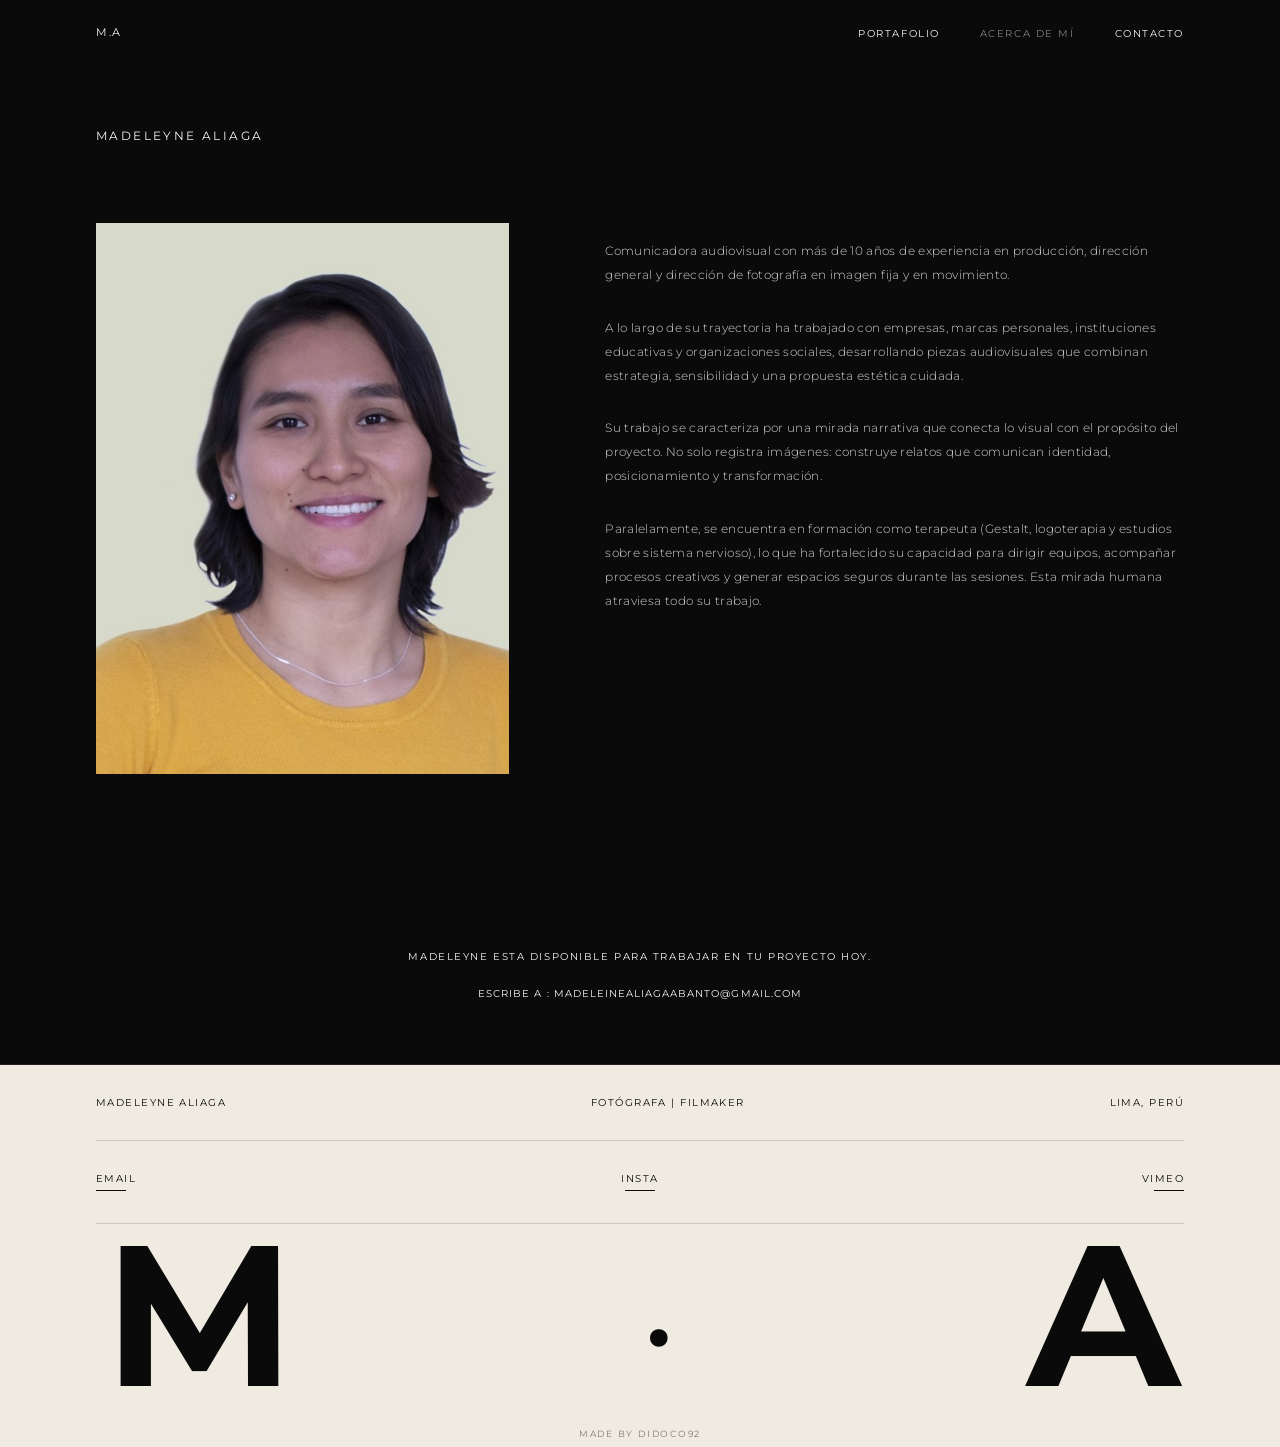
==== acerca.html @ 3b681f4a "feat: add pther subsides" ====
<!DOCTYPE html>
<html lang="es">
<head>
  <meta charset="UTF-8" />
  <meta name="viewport" content="width=device-width, initial-scale=1.0" />
  <title>Acerca de mí — Madeleyne Aliaga</title>
  <link rel="preconnect" href="https://fonts.googleapis.com" />
  <link rel="preconnect" href="https://fonts.gstatic.com" crossorigin />
  <link href="https://fonts.googleapis.com/css2?family=Cormorant+Garamond:wght@300;400;500&family=Montserrat:wght@300;400;500&display=swap" rel="stylesheet" />
  <link rel="stylesheet" href="css/styles.css" />
  <link rel="stylesheet" href="css/acerca.css" />
</head>
<body class="pagina-negra">

  <!-- NAVBAR -->
  <nav class="navbar navbar-negra" id="navbar">
    <a href="index.html" class="nav-logo">M.A</a>
    <button class="nav-toggle" id="navToggle" aria-label="Menú">
      <span></span><span></span><span></span>
    </button>
    <ul class="nav-links nav-links-negra" id="navLinks">
      <li><a href="portafolio.html">PORTAFOLIO</a></li>
      <li><a href="acerca.html" class="activo">ACERCA DE MÍ</a></li>
      <li><a href="contacto.html">CONTACTO</a></li>
    </ul>
  </nav>

  <main class="acerca-main">

    <!-- NOMBRE -->
    <div class="acerca-nombre">
      <h1>MADELEYNE ALIAGA</h1>
    </div>

    <!-- CONTENIDO: FOTO + BIO -->
    <div class="acerca-contenido">
      <div class="acerca-foto">
        <img src="img/about.jpg" alt="Madeleyne Aliaga" loading="eager" />
      </div>
      <div class="acerca-bio">
        <p>Comunicadora audiovisual con más de 10 años de experiencia en producción, dirección general y dirección de fotografía en imagen fija y en movimiento.</p>
        <p>A lo largo de su trayectoria ha trabajado con empresas, marcas personales, instituciones educativas y organizaciones sociales, desarrollando piezas audiovisuales que combinan estrategia, sensibilidad y una propuesta estética cuidada.</p>
        <p>Su trabajo se caracteriza por una mirada narrativa que conecta lo visual con el propósito del proyecto. No solo registra imágenes: construye relatos que comunican identidad, posicionamiento y transformación.</p>
        <p>Paralelamente, se encuentra en formación como terapeuta (Gestalt, logoterapia y estudios sobre sistema nervioso), lo que ha fortalecido su capacidad para dirigir equipos, acompañar procesos creativos y generar espacios seguros durante las sesiones. Esta mirada humana atraviesa todo su trabajo.</p>
      </div>
    </div>

  </main>

  <!-- FOOTER -->
  <footer class="footer">
    <div class="footer-top">
      <p class="footer-disponible">MADELEYNE ESTA DISPONIBLE PARA TRABAJAR EN TU PROYECTO HOY.</p>
      <p class="footer-escribe">ESCRIBE A : <a href="mailto:madeleinealiagaabanto@gmail.com">MADELEINEALIAGAABANTO@GMAIL.COM</a></p>
    </div>
    <div class="footer-bottom">
      <div class="footer-info">
        <span>MADELEYNE ALIAGA</span>
        <span>FOTÓGRAFA | FILMAKER</span>
        <span>LIMA, PERÚ</span>
      </div>
      <div class="footer-links">
        <a href="mailto:madeleinealiagaabanto@gmail.com" class="footer-link">EMAIL<span class="footer-link-linea"></span></a>
        <a href="https://www.instagram.com/madeleynealiaga31" target="_blank" rel="noopener" class="footer-link">INSTA<span class="footer-link-linea"></span></a>
        <a href="https://vimeo.com/madeleynealiaga" target="_blank" rel="noopener" class="footer-link">VIMEO<span class="footer-link-linea"></span></a>
      </div>
      <div class="footer-iniciales">
        <span class="inicial">M</span>
        <span class="inicial-punto">.</span>
        <span class="inicial">A</span>
      </div>
      <div class="footer-madeby"><span>MADE BY DIDOCO92</span></div>
    </div>
  </footer>

  <script src="js/main.js"></script>
</body>
</html>
---- css/styles.css ----
/* =============================================
   VARIABLES
   ============================================= */
:root {
  --crema: #F0EBE0;
  --negro: #0a0a0a;
  --gris-footer: #6B6B5E;
  --texto-claro: #f5f5f5;
  --font-titulo: 'Cormorant Garamond', serif;
  --font-cuerpo: 'Montserrat', sans-serif;
  --transicion: 0.35s ease;
}

/* =============================================
   RESET Y BASE
   ============================================= */
*, *::before, *::after { box-sizing: border-box; margin: 0; padding: 0; }

html { scroll-behavior: smooth; font-size: 16px; }

body {
  font-family: var(--font-cuerpo);
  background-color: var(--crema);
  color: var(--negro);
  overflow-x: hidden;
}

img { display: block; width: 100%; height: 100%; object-fit: cover; }
a { text-decoration: none; color: inherit; }
ul { list-style: none; }
button { border: none; background: none; font-family: var(--font-cuerpo); }

/* =============================================
   NAVBAR
   ============================================= */
.navbar {
  position: relative;
  z-index: 1000;
  display: flex;
  align-items: center;
  justify-content: space-between;
  padding: 1.4rem 6rem;
  background: var(--crema);
}

.navbar.scrolled {
  background: var(--crema);
  padding: 1rem 6rem;
}

.nav-logo {
  font-family: var(--font-cuerpo);
  font-size: 0.7rem;
  font-weight: 400;
  letter-spacing: 0.15em;
  color: var(--negro);
  transition: opacity var(--transicion);
}

.nav-logo:hover { opacity: 0.6; }

.nav-links {
  display: flex;
  gap: 2.5rem;
  align-items: center;
}

.nav-links a {
  font-size: 0.65rem;
  font-weight: 400;
  letter-spacing: 0.15em;
  color: var(--negro);
  position: relative;
  transition: opacity var(--transicion);
}

.nav-links a::after {
  content: '';
  position: absolute;
  bottom: -3px; left: 0;
  width: 0; height: 1px;
  background: var(--negro);
  transition: width var(--transicion);
}

.nav-links a:hover::after { width: 100%; }
.nav-links a:hover { opacity: 0.7; }

.nav-toggle {
  display: none;
  flex-direction: column;
  gap: 5px;
  padding: 4px;
}

.nav-toggle span {
  display: block;
  width: 22px; height: 1px;
  background: var(--negro);
  transition: transform var(--transicion), opacity var(--transicion);
}

.nav-toggle.abierto span:nth-child(1) { transform: translateY(6px) rotate(45deg); }
.nav-toggle.abierto span:nth-child(2) { opacity: 0; }
.nav-toggle.abierto span:nth-child(3) { transform: translateY(-6px) rotate(-45deg); }

/* =============================================
   HERO — VIDEO VIMEO
   ============================================= */
.hero {
  width: 100%;
  padding: 0 6rem 3rem;
  background: var(--crema);
}

.video-wrapper {
  position: relative;
  width: 100%;
  aspect-ratio: 16 / 9;
  overflow: hidden;
  background: var(--negro);
}

.video-wrapper iframe {
  width: 100%; height: 100%;
  border: none;
  pointer-events: none;
}

/* Botón mute/unmute */
.btn-mute {
  position: absolute;
  bottom: 1.2rem;
  right: 1.2rem;
  z-index: 10;
  width: 42px; height: 42px;
  border-radius: 50%;
  background: rgba(255,255,255,0.15);
  backdrop-filter: blur(6px);
  border: 1px solid rgba(255,255,255,0.3);
  display: flex;
  align-items: center;
  justify-content: center;
  color: white;
  transition: background var(--transicion), transform var(--transicion);
  cursor: none;
}

.btn-mute:hover {
  background: rgba(255,255,255,0.3);
  transform: scale(1.08);
}

.btn-mute svg { display: block; }

/* =============================================
   CATEGORÍAS
   ============================================= */
.categorias {
  display: grid;
  grid-template-columns: repeat(3, 1fr);
  padding: 4rem 6rem 3rem;
  max-width: 1200px;
  margin: 0 auto;
  gap: 1rem;
  background: var(--crema);
}

.categoria-item {
  display: flex;
  flex-direction: column;
  align-items: center;
  gap: 0.6rem;
  padding: 1rem;
  transition: opacity var(--transicion);
  position: relative;
}

.categoria-item:hover { opacity: 0.6; }

.categoria-titulo {
  font-size: 0.65rem;
  font-weight: 500;
  letter-spacing: 0.18em;
  color: var(--negro);
  text-align: center;
}

.categoria-linea {
  display: block;
  width: 40px; height: 1px;
  background: var(--negro);
}

.categoria-punto {
  font-size: 1.2rem;
  line-height: 1;
  margin-top: -0.3rem;
}

/* =============================================
   GALERÍA ROTATIVA
   ============================================= */
.galeria {
  padding: 0 6rem 4rem;
  max-width: 1200px;
  margin: 0 auto;
  background: var(--crema);
  position: relative;
}

.galeria-track { position: relative; }

.galeria-grupo {
  display: grid;
  grid-template-columns: repeat(3, 1fr);
  gap: 4px;
  opacity: 0;
  position: absolute;
  top: 0; left: 0;
  width: 100%;
  transition: opacity 0.8s ease;
  pointer-events: none;
}

.galeria-grupo.activo {
  opacity: 1;
  position: relative;
  pointer-events: all;
}

.galeria-foto {
  aspect-ratio: 3 / 4;
  overflow: hidden;
}

.galeria-foto img {
  transition: transform 0.6s ease;
}

.galeria-foto:hover img { transform: scale(1.04); }

.galeria-dots {
  display: flex;
  justify-content: center;
  gap: 8px;
  margin-top: 1.2rem;
}

.dot {
  width: 6px; height: 6px;
  border-radius: 50%;
  background: rgba(10,10,10,0.25);
  cursor: pointer;
  transition: background var(--transicion);
}

.dot.activo { background: var(--negro); }

/* =============================================
   + 21 PROYECTOS
   ============================================= */
.proyectos {
  padding: 2rem 6rem 4rem;
  max-width: 1200px;
  margin: 0 auto;
  background: var(--crema);
  text-align: center;
}

.proyectos-toggle {
  font-family: var(--font-cuerpo);
  font-size: 0.7rem;
  font-weight: 400;
  letter-spacing: 0.15em;
  color: var(--negro);
  display: inline-flex;
  align-items: center;
  gap: 0.5rem;
  padding: 0.5rem 0;
  border-bottom: 1px solid transparent;
  transition: border-color var(--transicion), opacity var(--transicion);
}

.proyectos-toggle:hover { opacity: 0.6; }

.proyectos-flecha {
  display: inline-block;
  transition: transform var(--transicion);
  font-size: 0.9rem;
}

.proyectos-toggle[aria-expanded="true"] .proyectos-flecha {
  transform: rotate(180deg);
}

.clientes-grid {
  display: grid;
  grid-template-columns: repeat(4, 1fr);
  gap: 2rem 3rem;
  align-items: center;
  justify-items: center;
  margin-top: 3rem;
  max-height: 0;
  overflow: hidden;
  opacity: 0;
  transition: max-height 0.6s ease, opacity 0.5s ease;
}

.clientes-grid.visible {
  max-height: 600px;
  opacity: 1;
}

.cliente-logo {
  width: 140px; height: 80px;
  display: flex;
  align-items: center;
  justify-content: center;
}

.cliente-logo img {
  width: auto;
  height: auto;
  max-width: 140px;
  max-height: 75px;
  object-fit: contain;
  filter: grayscale(0%);
  opacity: 1;
  transition: transform var(--transicion);
}

.cliente-logo img:hover {
  transform: scale(1.05);
}

/* =============================================
   FOOTER
   ============================================= */
.footer { background: var(--negro); }

.footer-top {
  padding: 5rem 2.5rem 4rem;
  text-align: center;
  border-bottom: 1px solid rgba(255,255,255,0.1);
}

.footer-disponible {
  font-size: 0.65rem;
  font-weight: 400;
  letter-spacing: 0.15em;
  color: var(--texto-claro);
  margin-bottom: 1.5rem;
}

.footer-escribe {
  font-size: 0.65rem;
  letter-spacing: 0.1em;
  color: var(--texto-claro);
}

.footer-escribe a {
  color: var(--texto-claro);
  transition: opacity var(--transicion);
}

.footer-escribe a:hover { opacity: 0.6; }

.footer-bottom {
  background: var(--crema);
  padding: 2rem 6rem 0;
  max-width: 100%;
}

.footer-info {
  display: flex;
  justify-content: space-between;
  align-items: center;
  padding-bottom: 2rem;
  border-bottom: 1px solid rgba(10,10,10,0.15);
}

.footer-info span {
  font-size: 0.6rem;
  letter-spacing: 0.15em;
  color: var(--negro);
  font-weight: 400;
}

.footer-links {
  display: flex;
  justify-content: space-between;
  padding: 2rem 0;
  border-bottom: 1px solid rgba(10,10,10,0.15);
}

.footer-link {
  display: flex;
  flex-direction: column;
  align-items: flex-start;
  gap: 6px;
  font-size: 0.6rem;
  letter-spacing: 0.15em;
  color: var(--negro);
  transition: opacity var(--transicion);
  flex: 1;
}

.footer-link:nth-child(2) { align-items: center; }
.footer-link:nth-child(3) { align-items: flex-end; }

.footer-link:hover { opacity: 0.5; }

.footer-link-linea {
  display: block;
  width: 30px; height: 1px;
  background: var(--negro);
}

.footer-madeby {
  text-align: center;
  padding: 1.5rem 0 0.5rem;
  font-size: 0.55rem;
  letter-spacing: 0.2em;
  color: rgba(10,10,10,0.5);
}

.footer-iniciales {
  display: flex;
  justify-content: space-between;
  align-items: baseline;
  padding: 0 0.5rem;
  line-height: 0.85;
  overflow: visible;
}

.inicial {
  font-family: var(--font-cuerpo);
  font-size: clamp(70px, 16vw, 200px);
  font-weight: 700;
  color: var(--negro);
  letter-spacing: -0.02em;
  line-height: 0.9;
}

.inicial-punto {
  font-size: clamp(35px, 7vw, 90px);
  font-weight: 700;
  color: var(--negro);
  align-self: center;
}

/* =============================================
   RESPONSIVE — TABLET (768px)
   ============================================= */
@media (max-width: 768px) {
  body { cursor: auto; }
  .cursor, .cursor-follower { display: none; }

  .navbar { padding: 1.2rem 1.5rem; }
  .navbar.scrolled { padding: 0.9rem 1.5rem; }

  .nav-toggle { display: flex; }

  .nav-links {
    position: fixed;
    top: 0; right: -100%;
    width: 70%; height: 100vh;
    background: var(--crema);
    flex-direction: column;
    justify-content: center;
    gap: 2.5rem;
    padding: 2rem;
    transition: right var(--transicion);
    z-index: 99;
    border-left: 1px solid rgba(10,10,10,0.1);
  }

  .nav-links.abierto { right: 0; }
  .nav-links a { font-size: 0.8rem; }

  .hero { padding: 0 2rem 2rem; }
  .hero .video-wrapper { aspect-ratio: 4 / 3; }

  .categorias {
    grid-template-columns: 1fr;
    padding: 3rem 2rem 2rem;
    max-width: 100%;
    gap: 1.5rem;
  }

  .galeria { padding: 0 2rem 3rem; max-width: 100%; }

  .galeria-grupo { grid-template-columns: 1fr; gap: 4px; }
  .galeria-foto { aspect-ratio: 4 / 3; }

  .clientes-grid { grid-template-columns: repeat(2, 1fr); gap: 1.5rem; }

  .proyectos { padding: 2rem 2rem 3rem; max-width: 100%; }

  .footer-top { padding: 3rem 2rem; }
  .footer-bottom { padding: 1.5rem 2rem 0; }

  .footer-info { flex-direction: column; gap: 0.8rem; text-align: center; }
}

/* =============================================
   RESPONSIVE — MÓVIL (480px)
   ============================================= */
@media (max-width: 480px) {
  .nav-links { width: 85%; }

  .categorias { padding: 2rem 1rem 1.5rem; }
  .galeria { padding: 0 1rem 2.5rem; }
  .proyectos { padding: 1.5rem 1rem 2.5rem; }

  .footer-top { padding: 2.5rem 1rem; }
  .footer-bottom { padding: 1.5rem 1rem 0; }
  .footer-links { flex-direction: column; gap: 1.2rem; }

  .clientes-grid { grid-template-columns: repeat(2, 1fr); gap: 1rem; }

  .inicial { font-size: clamp(60px, 22vw, 100px); }
}

/* =============================================
   ANIMACIONES FADE IN
   ============================================= */
.fade-in {
  opacity: 0;
  transform: translateY(24px);
  transition: opacity 0.7s ease, transform 0.7s ease;
}

.fade-in.visible-anim {
  opacity: 1;
  transform: translateY(0);
}
---- css/acerca.css ----
/* =============================================
   PÁGINA NEGRA — body
   ============================================= */
.pagina-negra {
  background: var(--negro);
  color: var(--texto-claro);
}

/* =============================================
   NAVBAR NEGRA
   ============================================= */
.navbar-negra {
  background: var(--negro);
}

.navbar-negra .nav-logo,
.navbar-negra .nav-links a {
  color: var(--texto-claro);
}

.navbar-negra .nav-links a::after {
  background: var(--texto-claro);
}

.navbar-negra .nav-toggle span {
  background: var(--texto-claro);
}

.navbar-negra .nav-links a.activo {
  opacity: 0.5;
}

/* Menú móvil en negro */
@media (max-width: 768px) {
  .nav-links-negra {
    background: var(--negro) !important;
    border-left: 1px solid rgba(255,255,255,0.1) !important;
  }
}

/* =============================================
   ACERCA — MAIN
   ============================================= */
.acerca-main {
  min-height: 80vh;
  padding: 4rem 6rem 6rem;
  background: var(--negro);
}

.acerca-nombre {
  margin-bottom: 5rem;
}

.acerca-nombre h1 {
  font-family: var(--font-cuerpo);
  font-size: 0.75rem;
  font-weight: 400;
  letter-spacing: 0.2em;
  color: var(--texto-claro);
}

/* =============================================
   ACERCA — CONTENIDO (foto + bio)
   ============================================= */
.acerca-contenido {
  display: grid;
  grid-template-columns: 1fr 1.4fr;
  gap: 6rem;
  align-items: start;
}

.acerca-foto {
  width: 100%;
  aspect-ratio: 3 / 4;
  overflow: hidden;
}

.acerca-foto img {
  width: 100%;
  height: 100%;
  object-fit: cover;
  object-position: top center;
}

.acerca-bio {
  display: flex;
  flex-direction: column;
  gap: 1.8rem;
  padding-top: 1rem;
}

.acerca-bio p {
  font-size: 0.75rem;
  font-weight: 300;
  line-height: 2;
  letter-spacing: 0.03em;
  color: rgba(245,245,245,0.85);
  text-align: left;
}

/* =============================================
   RESPONSIVE — TABLET
   ============================================= */
@media (max-width: 768px) {
  .acerca-main { padding: 3rem 2rem 4rem; }
  .acerca-nombre { margin-bottom: 3rem; }

  .acerca-contenido {
    grid-template-columns: 1fr;
    gap: 2.5rem;
  }

  .acerca-foto { aspect-ratio: 4 / 3; }
}

@media (max-width: 480px) {
  .acerca-main { padding: 2rem 1rem 3rem; }
  .acerca-foto { aspect-ratio: 1 / 1; }
}
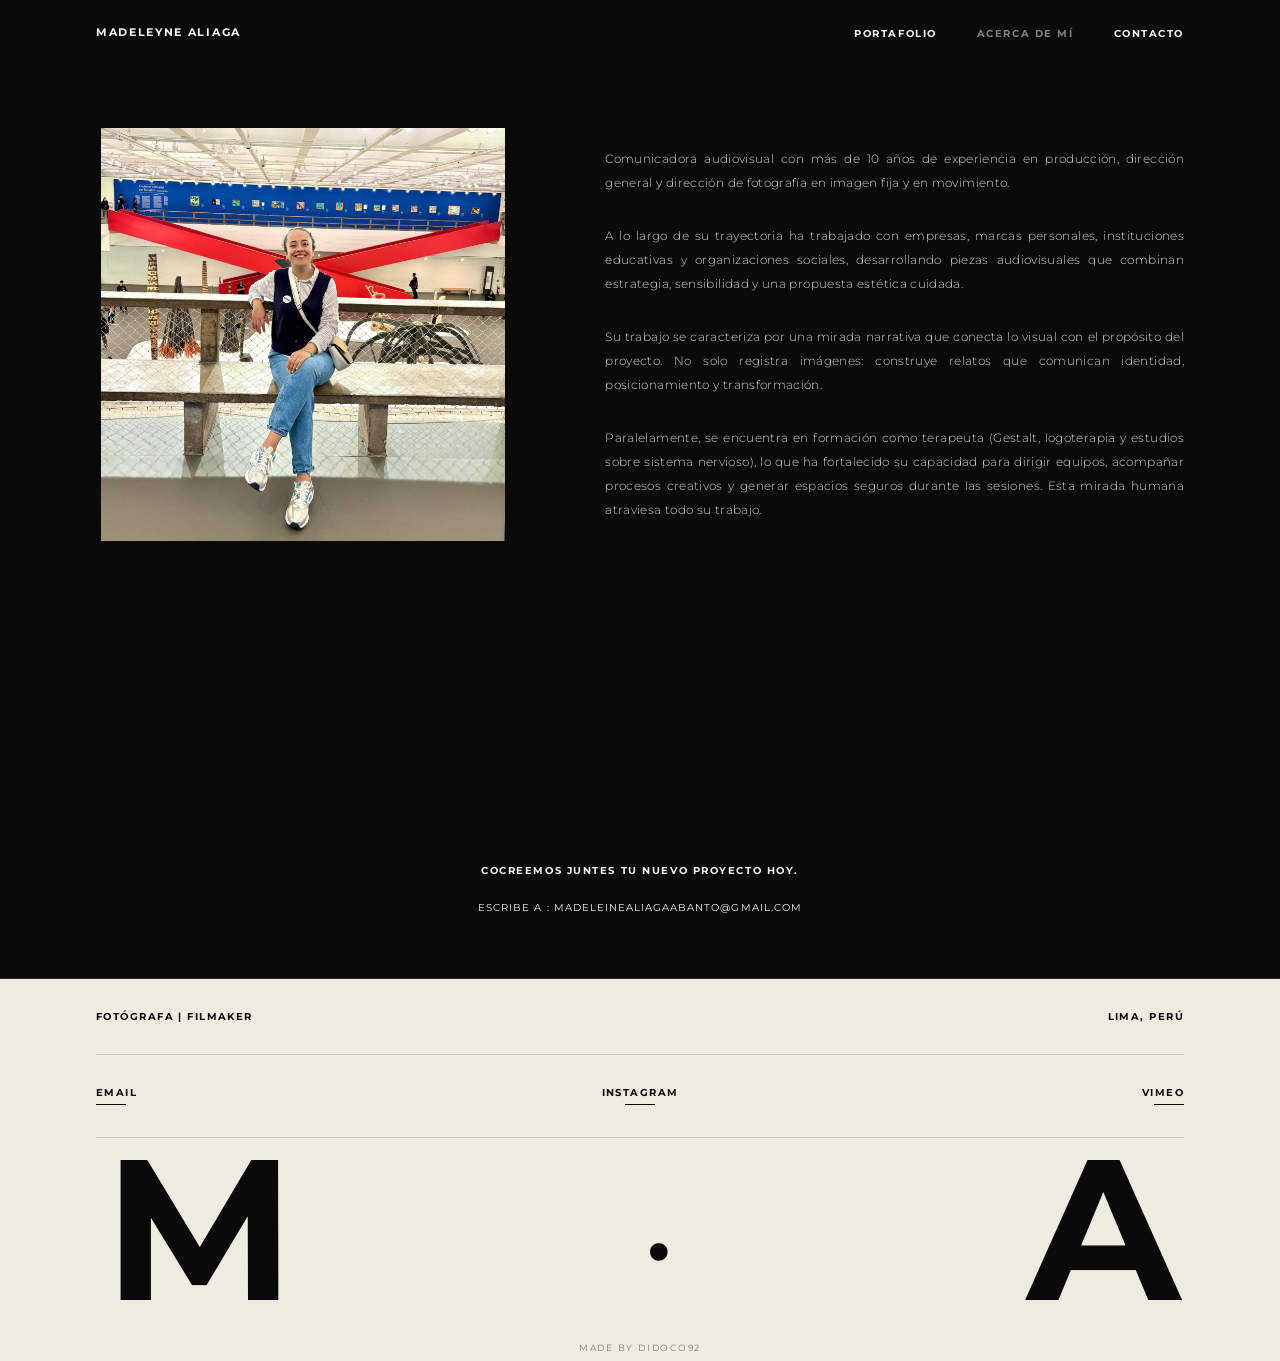
==== commit 9a883e23: "fix: deploy web" ====
--- a/acerca.html
+++ b/acerca.html
@@ -2,6 +2,7 @@
 <html lang="es">
 <head>
   <meta charset="UTF-8" />
+  <link rel="icon" type="image/svg+xml" href="favicon.svg" />
   <meta name="viewport" content="width=device-width, initial-scale=1.0" />
   <title>Acerca de mí — Madeleyne Aliaga</title>
   <link rel="preconnect" href="https://fonts.googleapis.com" />
@@ -14,7 +15,7 @@
 
   <!-- NAVBAR -->
   <nav class="navbar navbar-negra" id="navbar">
-    <a href="index.html" class="nav-logo">M.A</a>
+    <a href="index.html" class="nav-logo">MADELEYNE ALIAGA</a>
     <button class="nav-toggle" id="navToggle" aria-label="Menú">
       <span></span><span></span><span></span>
     </button>
@@ -27,10 +28,6 @@
 
   <main class="acerca-main">
 
-    <!-- NOMBRE -->
-    <div class="acerca-nombre">
-      <h1>MADELEYNE ALIAGA</h1>
-    </div>
 
     <!-- CONTENIDO: FOTO + BIO -->
     <div class="acerca-contenido">
@@ -50,18 +47,18 @@
   <!-- FOOTER -->
   <footer class="footer">
     <div class="footer-top">
-      <p class="footer-disponible">MADELEYNE ESTA DISPONIBLE PARA TRABAJAR EN TU PROYECTO HOY.</p>
+      <p class="footer-disponible">COCREEMOS JUNTES TU NUEVO PROYECTO HOY.</p>
       <p class="footer-escribe">ESCRIBE A : <a href="mailto:madeleinealiagaabanto@gmail.com">MADELEINEALIAGAABANTO@GMAIL.COM</a></p>
     </div>
     <div class="footer-bottom">
       <div class="footer-info">
-        <span>MADELEYNE ALIAGA</span>
+
         <span>FOTÓGRAFA | FILMAKER</span>
         <span>LIMA, PERÚ</span>
       </div>
       <div class="footer-links">
         <a href="mailto:madeleinealiagaabanto@gmail.com" class="footer-link">EMAIL<span class="footer-link-linea"></span></a>
-        <a href="https://www.instagram.com/madeleynealiaga31" target="_blank" rel="noopener" class="footer-link">INSTA<span class="footer-link-linea"></span></a>
+        <a href="https://www.instagram.com/madeleynealiaga31" target="_blank" rel="noopener" class="footer-link">INSTAGRAM<span class="footer-link-linea"></span></a>
         <a href="https://vimeo.com/madeleynealiaga" target="_blank" rel="noopener" class="footer-link">VIMEO<span class="footer-link-linea"></span></a>
       </div>
       <div class="footer-iniciales">
--- a/css/styles.css
+++ b/css/styles.css
@@ -51,10 +51,13 @@
 .nav-logo {
   font-family: var(--font-cuerpo);
   font-size: 0.7rem;
-  font-weight: 400;
+  font-weight: 700;
   letter-spacing: 0.15em;
   color: var(--negro);
   transition: opacity var(--transicion);
+  display: flex;
+  align-items: center;
+  gap: 8px;
 }
 
 .nav-logo:hover { opacity: 0.6; }
@@ -67,7 +70,7 @@
 
 .nav-links a {
   font-size: 0.65rem;
-  font-weight: 400;
+  font-weight: 700;
   letter-spacing: 0.15em;
   color: var(--negro);
   position: relative;
@@ -109,7 +112,7 @@
    ============================================= */
 .hero {
   width: 100%;
-  padding: 0 6rem 3rem;
+  padding: 0 2rem 3rem;
   background: var(--crema);
 }
 
@@ -159,9 +162,7 @@
 .categorias {
   display: grid;
   grid-template-columns: repeat(3, 1fr);
-  padding: 4rem 6rem 3rem;
-  max-width: 1200px;
-  margin: 0 auto;
+  padding: 4rem 2rem 3rem;
   gap: 1rem;
   background: var(--crema);
 }
@@ -180,7 +181,7 @@
 
 .categoria-titulo {
   font-size: 0.65rem;
-  font-weight: 500;
+  font-weight: 700;
   letter-spacing: 0.18em;
   color: var(--negro);
   text-align: center;
@@ -202,9 +203,7 @@
    GALERÍA ROTATIVA
    ============================================= */
 .galeria {
-  padding: 0 6rem 4rem;
-  max-width: 1200px;
-  margin: 0 auto;
+  padding: 0 2rem 4rem;
   background: var(--crema);
   position: relative;
 }
@@ -230,7 +229,7 @@
 }
 
 .galeria-foto {
-  aspect-ratio: 3 / 4;
+  aspect-ratio: 2 / 3;
   overflow: hidden;
 }
 
@@ -271,7 +270,7 @@
 .proyectos-toggle {
   font-family: var(--font-cuerpo);
   font-size: 0.7rem;
-  font-weight: 400;
+  font-weight: 700;
   letter-spacing: 0.15em;
   color: var(--negro);
   display: inline-flex;
@@ -299,6 +298,7 @@
   grid-template-columns: repeat(4, 1fr);
   gap: 2rem 3rem;
   align-items: center;
+  justify-content: center;
   justify-items: center;
   margin-top: 3rem;
   max-height: 0;
@@ -347,7 +347,7 @@
 
 .footer-disponible {
   font-size: 0.65rem;
-  font-weight: 400;
+  font-weight: 700;
   letter-spacing: 0.15em;
   color: var(--texto-claro);
   margin-bottom: 1.5rem;
@@ -384,7 +384,7 @@
   font-size: 0.6rem;
   letter-spacing: 0.15em;
   color: var(--negro);
-  font-weight: 400;
+  font-weight: 700;
 }
 
 .footer-links {
@@ -400,6 +400,7 @@
   align-items: flex-start;
   gap: 6px;
   font-size: 0.6rem;
+  font-weight: 700;
   letter-spacing: 0.15em;
   color: var(--negro);
   transition: opacity var(--transicion);
@@ -454,6 +455,7 @@
    RESPONSIVE — TABLET (768px)
    ============================================= */
 @media (max-width: 768px) {
+  
   body { cursor: auto; }
   .cursor, .cursor-follower { display: none; }
 
@@ -491,8 +493,11 @@
 
   .galeria { padding: 0 2rem 3rem; max-width: 100%; }
 
-  .galeria-grupo { grid-template-columns: 1fr; gap: 4px; }
-  .galeria-foto { aspect-ratio: 4 / 3; }
+  .galeria-grupo { 
+    grid-template-columns: repeat(3, 1fr);  /* ← mantiene 3 columnas */
+    gap: 4px; 
+  }
+  .galeria-foto { aspect-ratio: 2/3; max-height: 250px; margin: 0 auto;  }
 
   .clientes-grid { grid-template-columns: repeat(2, 1fr); gap: 1.5rem; }
 
@@ -511,12 +516,22 @@
   .nav-links { width: 85%; }
 
   .categorias { padding: 2rem 1rem 1.5rem; }
+  .galeria-grupo { 
+    grid-template-columns: repeat(3, 1fr);  /* ← también 3 columnas */
+    gap: 2px; 
+  }
   .galeria { padding: 0 1rem 2.5rem; }
+  .galeria-foto { 
+    aspect-ratio: 2 / 3;
+    max-height: 180px;
+    margin: 0 auto;
+  }
   .proyectos { padding: 1.5rem 1rem 2.5rem; }
 
   .footer-top { padding: 2.5rem 1rem; }
   .footer-bottom { padding: 1.5rem 1rem 0; }
-  .footer-links { flex-direction: column; gap: 1.2rem; }
+  .footer-links { flex-direction: row; gap:0; justify-content: space-between;}
+  .footer-link { align-items: center !important; }
 
   .clientes-grid { grid-template-columns: repeat(2, 1fr); gap: 1rem; }
 
--- a/css/acerca.css
+++ b/css/acerca.css
@@ -1,14 +1,8 @@
-/* =============================================
-   PÁGINA NEGRA — body
-   ============================================= */
 .pagina-negra {
   background: var(--negro);
   color: var(--texto-claro);
 }
 
-/* =============================================
-   NAVBAR NEGRA
-   ============================================= */
 .navbar-negra {
   background: var(--negro);
 }
@@ -30,7 +24,6 @@
   opacity: 0.5;
 }
 
-/* Menú móvil en negro */
 @media (max-width: 768px) {
   .nav-links-negra {
     background: var(--negro) !important;
@@ -38,9 +31,6 @@
   }
 }
 
-/* =============================================
-   ACERCA — MAIN
-   ============================================= */
 .acerca-main {
   min-height: 80vh;
   padding: 4rem 6rem 6rem;
@@ -59,34 +49,35 @@
   color: var(--texto-claro);
 }
 
-/* =============================================
-   ACERCA — CONTENIDO (foto + bio)
-   ============================================= */
 .acerca-contenido {
   display: grid;
   grid-template-columns: 1fr 1.4fr;
   gap: 6rem;
-  align-items: start;
+  align-items: center;
 }
 
 .acerca-foto {
   width: 100%;
-  aspect-ratio: 3 / 4;
   overflow: hidden;
+  align-self: stretch;
+  max-height: 600px;
+  aspect-ratio: 1/1;
 }
 
 .acerca-foto img {
   width: 100%;
   height: 100%;
-  object-fit: cover;
-  object-position: top center;
+  object-fit: contain;
+  object-position: center top;
+ 
+  transform-origin: center top;
 }
 
 .acerca-bio {
   display: flex;
   flex-direction: column;
   gap: 1.8rem;
-  padding-top: 1rem;
+  padding-top: 0;
 }
 
 .acerca-bio p {
@@ -95,25 +86,33 @@
   line-height: 2;
   letter-spacing: 0.03em;
   color: rgba(245,245,245,0.85);
-  text-align: left;
+  text-align: justify;
 }
 
-/* =============================================
-   RESPONSIVE — TABLET
-   ============================================= */
 @media (max-width: 768px) {
   .acerca-main { padding: 3rem 2rem 4rem; }
   .acerca-nombre { margin-bottom: 3rem; }
-
   .acerca-contenido {
     grid-template-columns: 1fr;
     gap: 2.5rem;
   }
-
-  .acerca-foto { aspect-ratio: 4 / 3; }
+  .acerca-foto { 
+    max-height: 400px;
+    aspect-ratio: 1/1;     /* ← mantiene cuadrada */
+    margin: 0 auto;         /* ← centra la foto */
+    max-width: 350px; }
+  .acerca-bio p {
+    font-size: 0.8rem;      /* ← texto un poco más grande en móvil */
+    line-height: 1.8;
+  }
 }
 
 @media (max-width: 480px) {
   .acerca-main { padding: 2rem 1rem 3rem; }
-  .acerca-foto { aspect-ratio: 1 / 1; }
+  .acerca-foto { 
+    max-height: 280px;
+    max-width: 280px;
+    margin: 0 auto;
+  }
+  .acerca-bio p { font-size: 0.75rem; }
 }
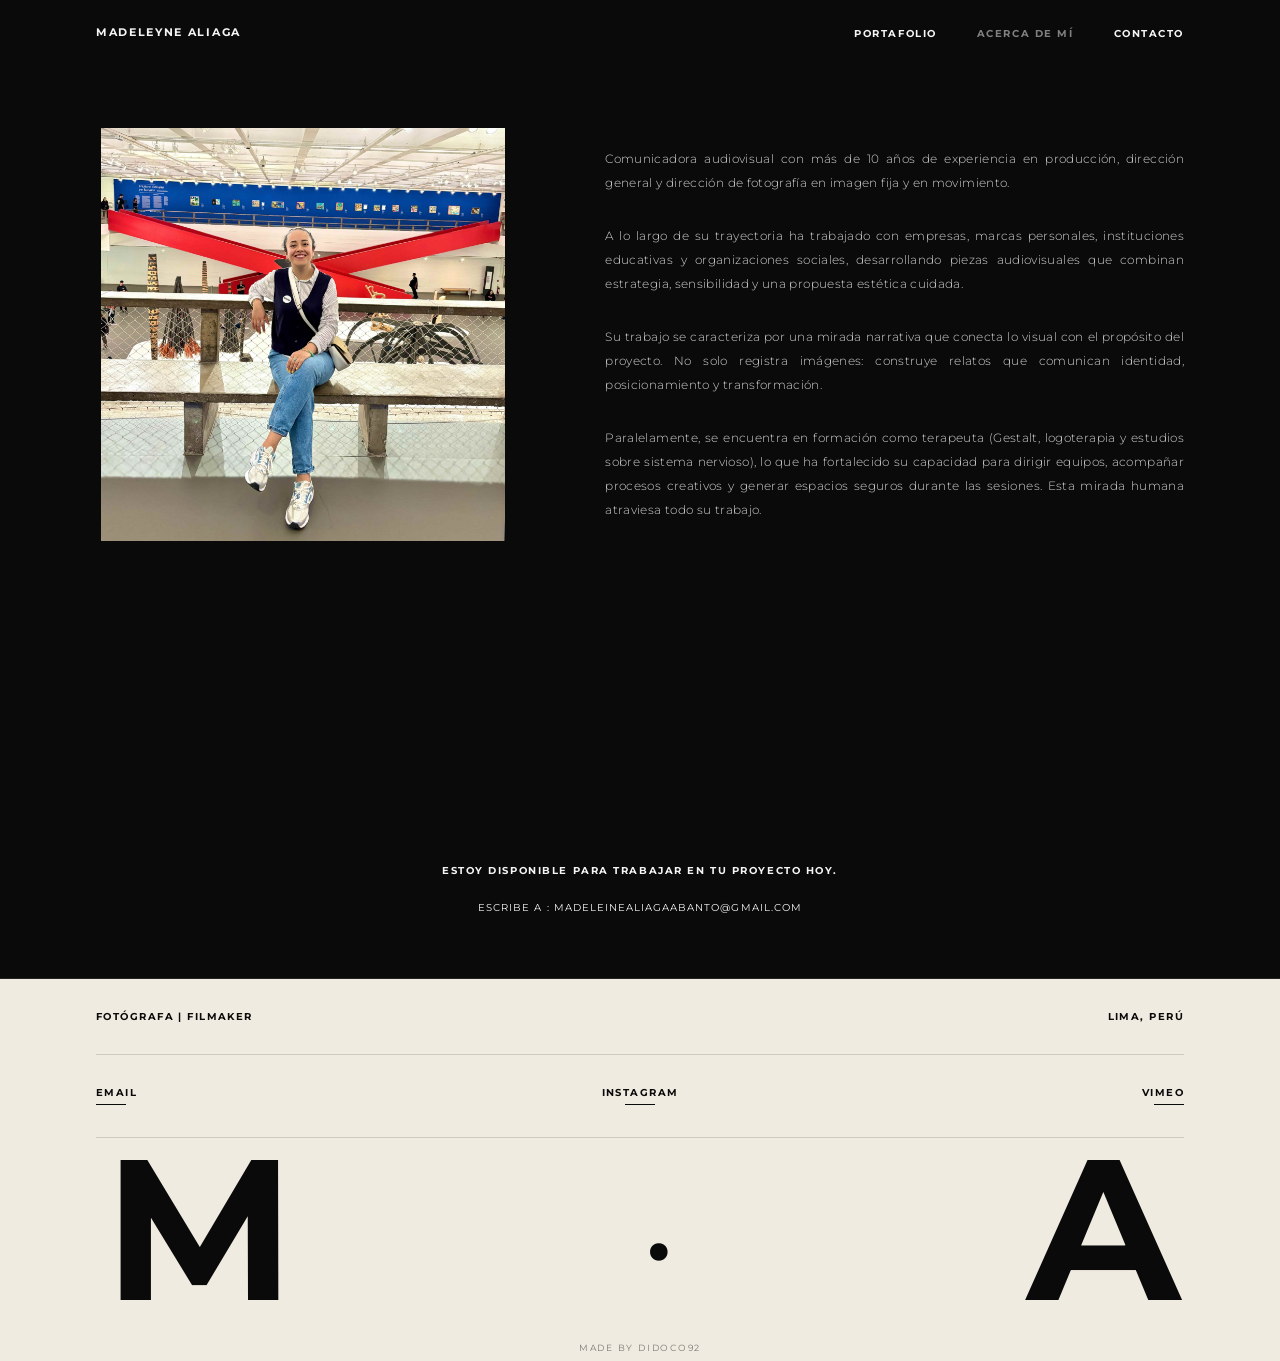
==== commit ed85d448: "feat: add project" ====
--- a/acerca.html
+++ b/acerca.html
@@ -47,7 +47,7 @@
   <!-- FOOTER -->
   <footer class="footer">
     <div class="footer-top">
-      <p class="footer-disponible">COCREEMOS JUNTES TU NUEVO PROYECTO HOY.</p>
+      <p class="footer-disponible">ESTOY DISPONIBLE PARA TRABAJAR EN TU PROYECTO HOY.</p>
       <p class="footer-escribe">ESCRIBE A : <a href="mailto:madeleinealiagaabanto@gmail.com">MADELEINEALIAGAABANTO@GMAIL.COM</a></p>
     </div>
     <div class="footer-bottom">
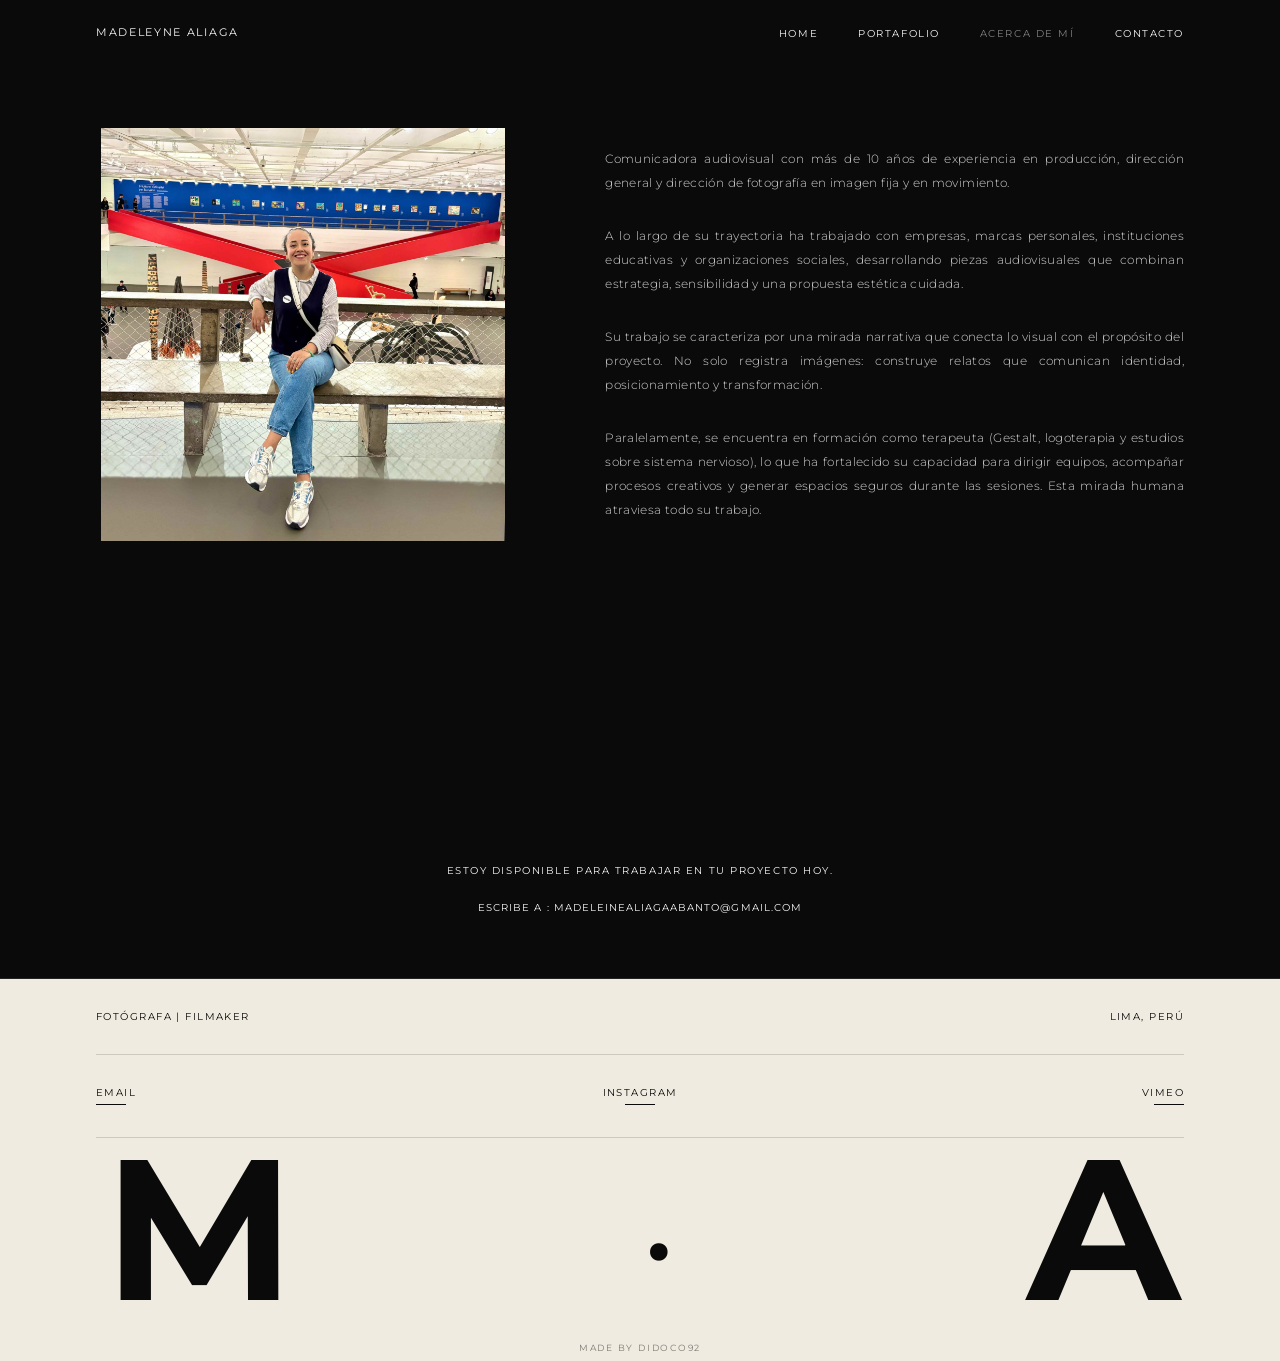
==== commit 75f50d52: "fix: add home link" ====
--- a/acerca.html
+++ b/acerca.html
@@ -20,6 +20,7 @@
       <span></span><span></span><span></span>
     </button>
     <ul class="nav-links nav-links-negra" id="navLinks">
+      <li><a href="index.html">HOME</a></li>
       <li><a href="portafolio.html">PORTAFOLIO</a></li>
       <li><a href="acerca.html" class="activo">ACERCA DE MÍ</a></li>
       <li><a href="contacto.html">CONTACTO</a></li>
--- a/css/styles.css
+++ b/css/styles.css
@@ -51,13 +51,10 @@
 .nav-logo {
   font-family: var(--font-cuerpo);
   font-size: 0.7rem;
-  font-weight: 700;
+  font-weight: 400;
   letter-spacing: 0.15em;
   color: var(--negro);
   transition: opacity var(--transicion);
-  display: flex;
-  align-items: center;
-  gap: 8px;
 }
 
 .nav-logo:hover { opacity: 0.6; }
@@ -70,7 +67,7 @@
 
 .nav-links a {
   font-size: 0.65rem;
-  font-weight: 700;
+  font-weight: 400;
   letter-spacing: 0.15em;
   color: var(--negro);
   position: relative;
@@ -112,7 +109,7 @@
    ============================================= */
 .hero {
   width: 100%;
-  padding: 0 2rem 3rem;
+  padding: 0 0 3rem;
   background: var(--crema);
 }
 
@@ -229,7 +226,7 @@
 }
 
 .galeria-foto {
-  aspect-ratio: 2 / 3;
+  aspect-ratio: 3 / 4;
   overflow: hidden;
 }
 
@@ -270,7 +267,7 @@
 .proyectos-toggle {
   font-family: var(--font-cuerpo);
   font-size: 0.7rem;
-  font-weight: 700;
+  font-weight: 400;
   letter-spacing: 0.15em;
   color: var(--negro);
   display: inline-flex;
@@ -298,7 +295,6 @@
   grid-template-columns: repeat(4, 1fr);
   gap: 2rem 3rem;
   align-items: center;
-  justify-content: center;
   justify-items: center;
   margin-top: 3rem;
   max-height: 0;
@@ -347,7 +343,7 @@
 
 .footer-disponible {
   font-size: 0.65rem;
-  font-weight: 700;
+  font-weight: 400;
   letter-spacing: 0.15em;
   color: var(--texto-claro);
   margin-bottom: 1.5rem;
@@ -384,7 +380,7 @@
   font-size: 0.6rem;
   letter-spacing: 0.15em;
   color: var(--negro);
-  font-weight: 700;
+  font-weight: 400;
 }
 
 .footer-links {
@@ -400,7 +396,6 @@
   align-items: flex-start;
   gap: 6px;
   font-size: 0.6rem;
-  font-weight: 700;
   letter-spacing: 0.15em;
   color: var(--negro);
   transition: opacity var(--transicion);
@@ -451,11 +446,25 @@
   align-self: center;
 }
 
+
+/* =============================================
+   OVERLAY MENÚ MÓVIL
+   ============================================= */
+.nav-overlay {
+  display: none;
+  position: fixed;
+  top: 0; left: 0;
+  width: 100%; height: 100%;
+  background: rgba(0,0,0,0.3);
+  z-index: 98;
+}
+
+.nav-overlay.activo { display: block; }
+
 /* =============================================
    RESPONSIVE — TABLET (768px)
    ============================================= */
 @media (max-width: 768px) {
-  
   body { cursor: auto; }
   .cursor, .cursor-follower { display: none; }
 
@@ -493,11 +502,8 @@
 
   .galeria { padding: 0 2rem 3rem; max-width: 100%; }
 
-  .galeria-grupo { 
-    grid-template-columns: repeat(3, 1fr);  /* ← mantiene 3 columnas */
-    gap: 4px; 
-  }
-  .galeria-foto { aspect-ratio: 2/3; max-height: 250px; margin: 0 auto;  }
+  .galeria-grupo { grid-template-columns: 1fr; gap: 4px; }
+  .galeria-foto { aspect-ratio: 4 / 3; }
 
   .clientes-grid { grid-template-columns: repeat(2, 1fr); gap: 1.5rem; }
 
@@ -516,22 +522,12 @@
   .nav-links { width: 85%; }
 
   .categorias { padding: 2rem 1rem 1.5rem; }
-  .galeria-grupo { 
-    grid-template-columns: repeat(3, 1fr);  /* ← también 3 columnas */
-    gap: 2px; 
-  }
   .galeria { padding: 0 1rem 2.5rem; }
-  .galeria-foto { 
-    aspect-ratio: 2 / 3;
-    max-height: 180px;
-    margin: 0 auto;
-  }
   .proyectos { padding: 1.5rem 1rem 2.5rem; }
 
   .footer-top { padding: 2.5rem 1rem; }
   .footer-bottom { padding: 1.5rem 1rem 0; }
-  .footer-links { flex-direction: row; gap:0; justify-content: space-between;}
-  .footer-link { align-items: center !important; }
+  .footer-links { flex-direction: column; gap: 1.2rem; }
 
   .clientes-grid { grid-template-columns: repeat(2, 1fr); gap: 1rem; }
 
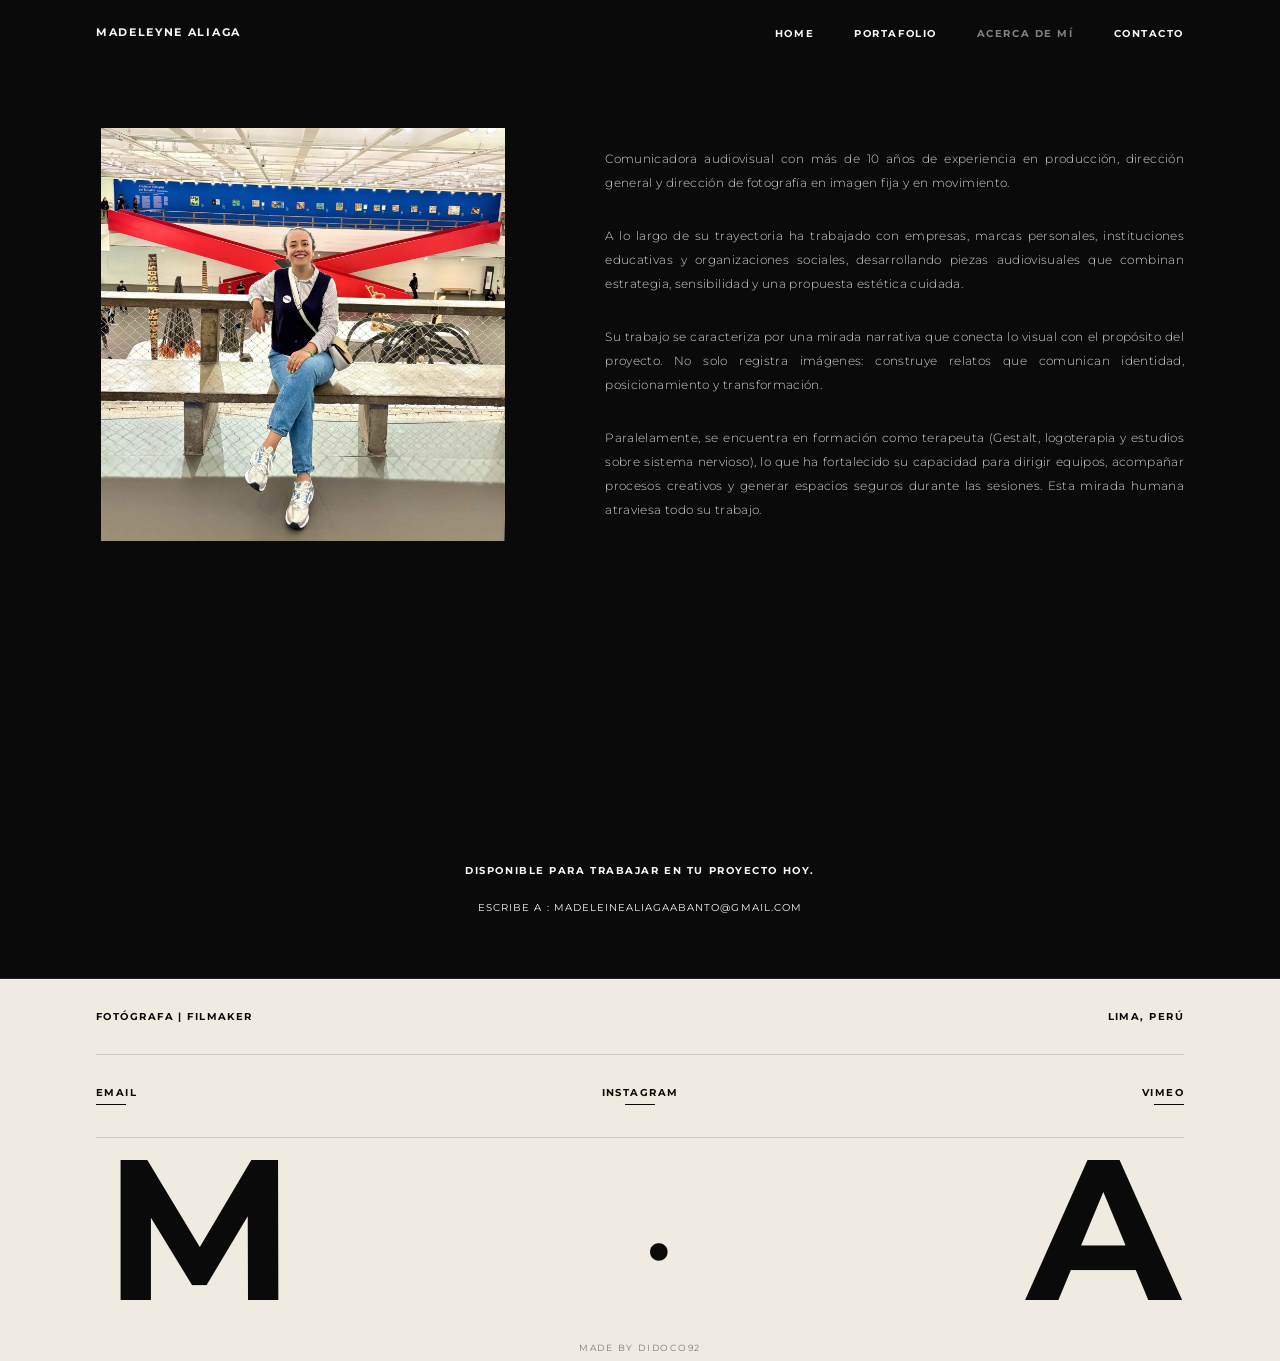
==== commit b6f9d55c: "feat: add text2" ====
--- a/acerca.html
+++ b/acerca.html
@@ -48,7 +48,7 @@
   <!-- FOOTER -->
   <footer class="footer">
     <div class="footer-top">
-      <p class="footer-disponible">ESTOY DISPONIBLE PARA TRABAJAR EN TU PROYECTO HOY.</p>
+      <p class="footer-disponible">DISPONIBLE PARA TRABAJAR EN TU PROYECTO HOY.</p>
       <p class="footer-escribe">ESCRIBE A : <a href="mailto:madeleinealiagaabanto@gmail.com">MADELEINEALIAGAABANTO@GMAIL.COM</a></p>
     </div>
     <div class="footer-bottom">
--- a/css/styles.css
+++ b/css/styles.css
@@ -51,10 +51,13 @@
 .nav-logo {
   font-family: var(--font-cuerpo);
   font-size: 0.7rem;
-  font-weight: 400;
+  font-weight: 700;
   letter-spacing: 0.15em;
   color: var(--negro);
   transition: opacity var(--transicion);
+  display: flex;
+  align-items: center;
+  gap: 8px;
 }
 
 .nav-logo:hover { opacity: 0.6; }
@@ -67,7 +70,7 @@
 
 .nav-links a {
   font-size: 0.65rem;
-  font-weight: 400;
+  font-weight: 700;
   letter-spacing: 0.15em;
   color: var(--negro);
   position: relative;
@@ -109,7 +112,7 @@
    ============================================= */
 .hero {
   width: 100%;
-  padding: 0 0 3rem;
+  padding: 0 2rem 3rem;
   background: var(--crema);
 }
 
@@ -226,7 +229,7 @@
 }
 
 .galeria-foto {
-  aspect-ratio: 3 / 4;
+  aspect-ratio: 2 / 3;
   overflow: hidden;
 }
 
@@ -267,7 +270,7 @@
 .proyectos-toggle {
   font-family: var(--font-cuerpo);
   font-size: 0.7rem;
-  font-weight: 400;
+  font-weight: 700;
   letter-spacing: 0.15em;
   color: var(--negro);
   display: inline-flex;
@@ -295,6 +298,7 @@
   grid-template-columns: repeat(4, 1fr);
   gap: 2rem 3rem;
   align-items: center;
+  justify-content: center;
   justify-items: center;
   margin-top: 3rem;
   max-height: 0;
@@ -343,7 +347,7 @@
 
 .footer-disponible {
   font-size: 0.65rem;
-  font-weight: 400;
+  font-weight: 700;
   letter-spacing: 0.15em;
   color: var(--texto-claro);
   margin-bottom: 1.5rem;
@@ -380,7 +384,7 @@
   font-size: 0.6rem;
   letter-spacing: 0.15em;
   color: var(--negro);
-  font-weight: 400;
+  font-weight: 700;
 }
 
 .footer-links {
@@ -396,6 +400,7 @@
   align-items: flex-start;
   gap: 6px;
   font-size: 0.6rem;
+  font-weight: 700;
   letter-spacing: 0.15em;
   color: var(--negro);
   transition: opacity var(--transicion);
@@ -446,25 +451,11 @@
   align-self: center;
 }
 
-
-/* =============================================
-   OVERLAY MENÚ MÓVIL
-   ============================================= */
-.nav-overlay {
-  display: none;
-  position: fixed;
-  top: 0; left: 0;
-  width: 100%; height: 100%;
-  background: rgba(0,0,0,0.3);
-  z-index: 98;
-}
-
-.nav-overlay.activo { display: block; }
-
 /* =============================================
    RESPONSIVE — TABLET (768px)
    ============================================= */
 @media (max-width: 768px) {
+  
   body { cursor: auto; }
   .cursor, .cursor-follower { display: none; }
 
@@ -502,8 +493,11 @@
 
   .galeria { padding: 0 2rem 3rem; max-width: 100%; }
 
-  .galeria-grupo { grid-template-columns: 1fr; gap: 4px; }
-  .galeria-foto { aspect-ratio: 4 / 3; }
+  .galeria-grupo { 
+    grid-template-columns: repeat(3, 1fr);  /* ← mantiene 3 columnas */
+    gap: 4px; 
+  }
+  .galeria-foto { aspect-ratio: 2/3; max-height: 250px; margin: 0 auto;  }
 
   .clientes-grid { grid-template-columns: repeat(2, 1fr); gap: 1.5rem; }
 
@@ -522,12 +516,22 @@
   .nav-links { width: 85%; }
 
   .categorias { padding: 2rem 1rem 1.5rem; }
+  .galeria-grupo { 
+    grid-template-columns: repeat(3, 1fr);  /* ← también 3 columnas */
+    gap: 2px; 
+  }
   .galeria { padding: 0 1rem 2.5rem; }
+  .galeria-foto { 
+    aspect-ratio: 2 / 3;
+    max-height: 180px;
+    margin: 0 auto;
+  }
   .proyectos { padding: 1.5rem 1rem 2.5rem; }
 
   .footer-top { padding: 2.5rem 1rem; }
   .footer-bottom { padding: 1.5rem 1rem 0; }
-  .footer-links { flex-direction: column; gap: 1.2rem; }
+  .footer-links { flex-direction: row; gap:0; justify-content: space-between;}
+  .footer-link { align-items: center !important; }
 
   .clientes-grid { grid-template-columns: repeat(2, 1fr); gap: 1rem; }
 
